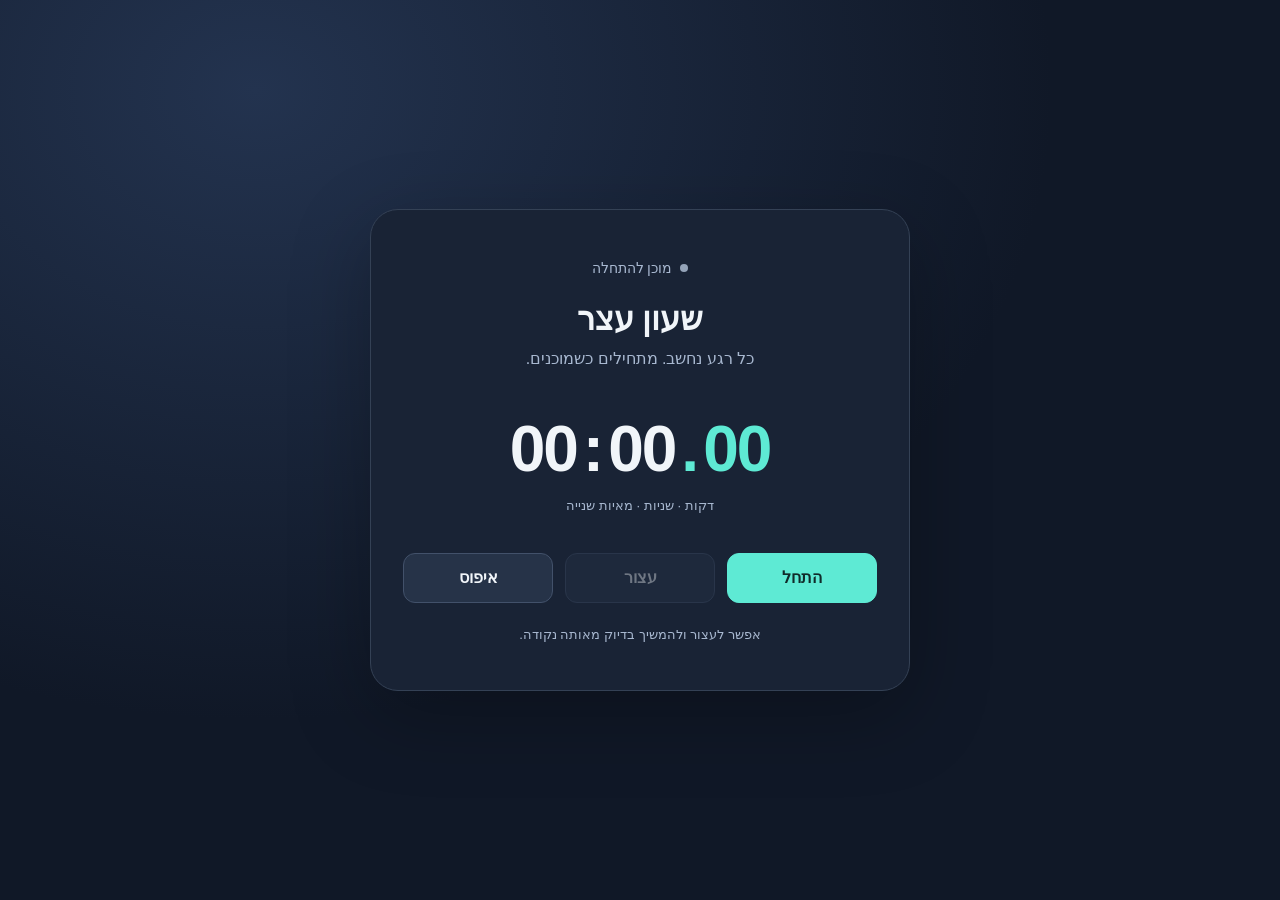
==== index.html @ 09c9dfe2 "Add Hebrew stopwatch page" ====
<!doctype html>
<html lang="he" dir="rtl">
<head>
  <meta charset="UTF-8">
  <meta name="viewport" content="width=device-width, initial-scale=1">
  <meta name="theme-color" content="#101827">
  <title>סטופר | שעון עצר</title>
  <style>
    * { box-sizing: border-box; }
    body { margin: 0; min-height: 100vh; min-height: 100svh; display: grid; place-items: center; padding: 24px; font-family: Arial, sans-serif; color: #f1f5f9; background: radial-gradient(ellipse at 20% 10%, #23334f 0, transparent 55%), #101827; }
    main { width: min(100%, 540px); padding: 48px 32px; text-align: center; background: #192335; border: 1px solid #344155; border-radius: 28px; box-shadow: 0 24px 80px #0004; }
    .badge { display: inline-flex; align-items: center; gap: 8px; color: #a8b8d0; font-size: 14px; }
    .dot { width: 8px; height: 8px; border-radius: 50%; background: #94a3b8; }
    main.running .dot { background: #5eead4; box-shadow: 0 0 12px #5eead466; }
    h1 { margin: 24px 0 8px; font-size: 32px; }
    .subtitle { margin: 0; color: #a8b8d0; line-height: 1.6; }
    .clock { margin: 40px 0; }
    .digits { display: flex; align-items: baseline; justify-content: center; gap: 6px; direction: ltr; font-size: clamp(38px, 9vw, 64px); font-weight: 700; font-variant-numeric: tabular-nums; letter-spacing: -2px; }
    .fraction { color: #5eead4; }
    .labels { margin-top: 12px; color: #a8b8d0; font-size: 13px; }
    .controls { display: flex; gap: 12px; }
    button { flex: 1; min-height: 50px; padding: 12px; border: 1px solid #42516a; border-radius: 12px; background: #263348; color: #f1f5f9; font: inherit; font-weight: 700; cursor: pointer; transition: background .15s, transform .15s; }
    button:hover:enabled { background: #34455e; transform: translateY(-2px); }
    #start { background: #5eead4; color: #102b2a; border-color: #5eead4; }
    #start:hover:enabled { background: #99f6e4; }
    button:disabled { opacity: .4; cursor: default; }
    button:focus-visible { outline: 3px solid #c4b5fd; outline-offset: 4px; }
    .hint { margin: 24px 0 0; font-size: 13px; color: #a8b8d0; }
    @media (max-width: 380px) { main { padding: 32px 18px; } .controls { gap: 8px; } }
    @media (prefers-reduced-motion: reduce) { button { transition: none; } }
  </style>
</head>
<body>
  <main id="stopwatch">
    <div class="badge"><span class="dot" aria-hidden="true"></span><span id="status" role="status">מוכן להתחלה</span></div>
    <h1>שעון עצר</h1>
    <p class="subtitle">כל רגע נחשב. מתחילים כשמוכנים.</p>
    <div class="clock">
      <div class="digits" role="timer" aria-label="זמן שחלף בדקות, שניות ומאיות שנייה" aria-live="off"><span id="minutes">00</span><span>:</span><span id="seconds">00</span><span class="fraction">.</span><span id="hundredths" class="fraction">00</span></div>
      <div class="labels">דקות · שניות · מאיות שנייה</div>
    </div>
    <div class="controls">
      <button id="start" type="button">התחל</button>
      <button id="stop" type="button" disabled>עצור</button>
      <button id="reset" type="button">איפוס</button>
    </div>
    <p class="hint">אפשר לעצור ולהמשיך בדיוק מאותה נקודה.</p>
  </main>
  <script>
    const panel = document.getElementById('stopwatch');
    const status = document.getElementById('status');
    const minutes = document.getElementById('minutes');
    const seconds = document.getElementById('seconds');
    const hundredths = document.getElementById('hundredths');
    const start = document.getElementById('start');
    const stop = document.getElementById('stop');
    const reset = document.getElementById('reset');
    let elapsed = 0;
    let startedAt = 0;
    let running = false;
    let frame = null;

    function render(time) {
      const ticks = Math.floor(time / 10);
      minutes.textContent = String(Math.floor(ticks / 6000)).padStart(2, '0');
      seconds.textContent = String(Math.floor(ticks / 100) % 60).padStart(2, '0');
      hundredths.textContent = String(ticks % 100).padStart(2, '0');
    }

    function update() {
      render(elapsed + performance.now() - startedAt);
      frame = requestAnimationFrame(update);
    }

    function setState(message) {
      panel.classList.toggle('running', running);
      start.disabled = running;
      stop.disabled = !running;
      status.textContent = message;
    }

    start.addEventListener('click', () => {
      if (running) return;
      startedAt = performance.now();
      running = true;
      setState('המדידה פועלת');
      update();
    });

    stop.addEventListener('click', () => {
      if (!running) return;
      elapsed += performance.now() - startedAt;
      running = false;
      cancelAnimationFrame(frame);
      render(elapsed);
      start.textContent = 'המשך';
      setState('המדידה נעצרה');
      start.focus();
    });

    reset.addEventListener('click', () => {
      running = false;
      cancelAnimationFrame(frame);
      elapsed = 0;
      render(0);
      start.textContent = 'התחל';
      setState('מוכן להתחלה');
    });
  </script>
</body>
</html>
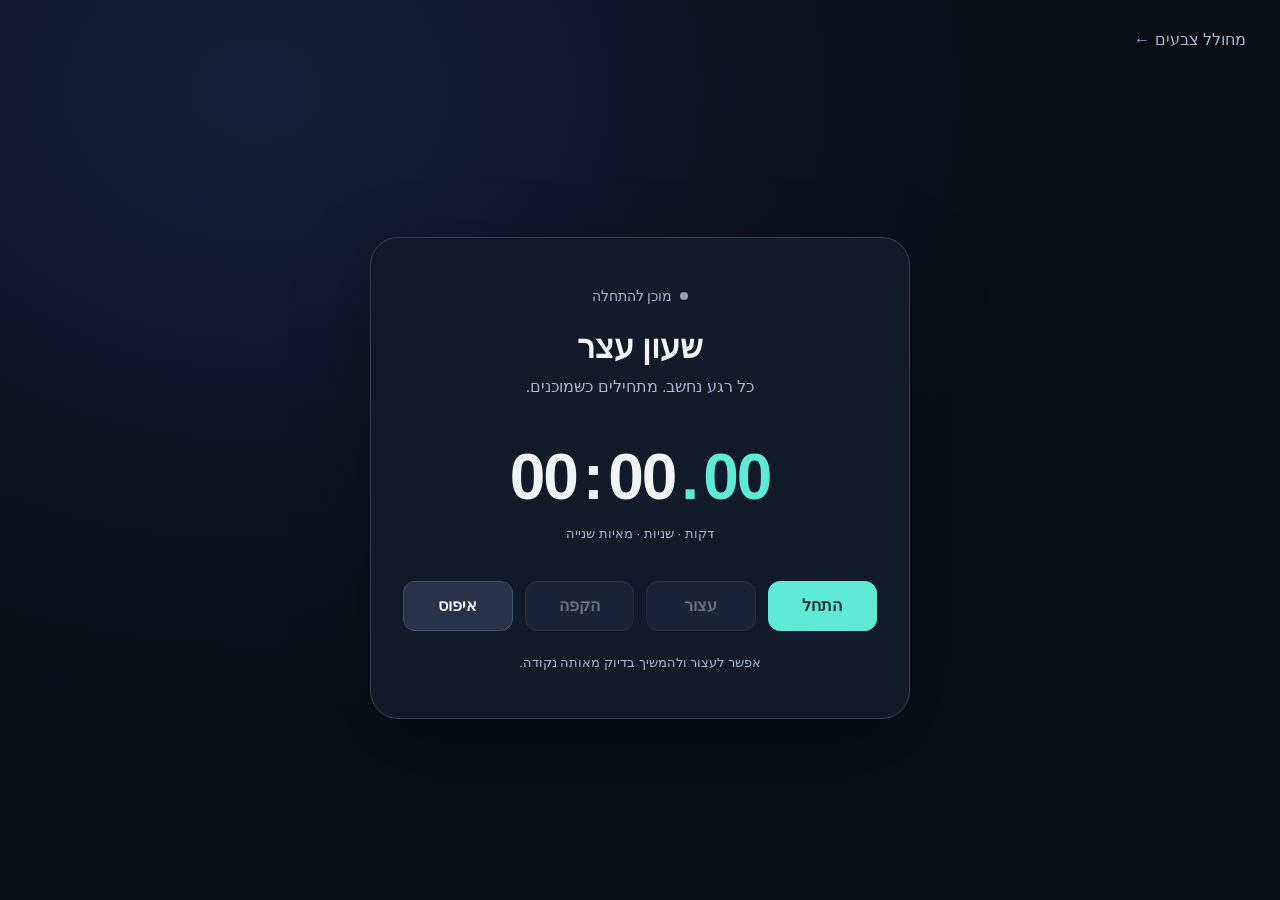
==== commit 229adcde: "Add color palette generator and stopwatch navigation" ====
--- a/index.html
+++ b/index.html
@@ -3,12 +3,16 @@
 <head>
   <meta charset="UTF-8">
   <meta name="viewport" content="width=device-width, initial-scale=1">
-  <meta name="theme-color" content="#101827">
+  <meta name="theme-color" content="#080d16">
   <title>סטופר | שעון עצר</title>
   <style>
     * { box-sizing: border-box; }
-    body { margin: 0; min-height: 100vh; min-height: 100svh; display: grid; place-items: center; padding: 24px; font-family: Arial, sans-serif; color: #f1f5f9; background: radial-gradient(ellipse at 20% 10%, #23334f 0, transparent 55%), #101827; }
-    main { width: min(100%, 540px); padding: 48px 32px; text-align: center; background: #192335; border: 1px solid #344155; border-radius: 28px; box-shadow: 0 24px 80px #0004; }
+    .top-nav { position: absolute; top: 20px; right: 24px; }
+    .top-nav a { color: #a8b8d0; text-decoration: none; padding: 10px; display: inline-block; }
+    .top-nav a:hover { color: #5eead4; }
+    .top-nav a:focus-visible { outline: 3px solid #c4b5fd; outline-offset: 3px; border-radius: 8px; }
+    body { margin: 0; min-height: 100vh; min-height: 100svh; display: grid; place-items: center; padding: 80px 24px 24px; font-family: Arial, sans-serif; color: #f1f5f9; background: radial-gradient(ellipse at 20% 10%, #142036 0, transparent 55%), #080d16; }
+    main { width: min(100%, 540px); padding: 48px 32px; text-align: center; background: #111a29; border: 1px solid #344155; border-radius: 28px; box-shadow: 0 24px 80px #0004; }
     .badge { display: inline-flex; align-items: center; gap: 8px; color: #a8b8d0; font-size: 14px; }
     .dot { width: 8px; height: 8px; border-radius: 50%; background: #94a3b8; }
     main.running .dot { background: #5eead4; box-shadow: 0 0 12px #5eead466; }
@@ -18,7 +22,12 @@
     .digits { display: flex; align-items: baseline; justify-content: center; gap: 6px; direction: ltr; font-size: clamp(38px, 9vw, 64px); font-weight: 700; font-variant-numeric: tabular-nums; letter-spacing: -2px; }
     .fraction { color: #5eead4; }
     .labels { margin-top: 12px; color: #a8b8d0; font-size: 13px; }
-    .controls { display: flex; gap: 12px; }
+    .controls { display: grid; grid-template-columns: repeat(4, 1fr); gap: 12px; }
+    .laps { margin-top: 28px; text-align: right; }
+    .laps h2 { margin: 0 0 12px; font-size: 18px; }
+    .lap-list { margin: 0; padding: 0; list-style: none; max-height: 240px; overflow-y: auto; }
+    .lap-list li { display: flex; justify-content: space-between; gap: 16px; padding: 14px 4px; border-bottom: 1px solid #344155; color: #a8b8d0; }
+    .lap-list time { color: #5eead4; direction: ltr; font-variant-numeric: tabular-nums; }
     button { flex: 1; min-height: 50px; padding: 12px; border: 1px solid #42516a; border-radius: 12px; background: #263348; color: #f1f5f9; font: inherit; font-weight: 700; cursor: pointer; transition: background .15s, transform .15s; }
     button:hover:enabled { background: #34455e; transform: translateY(-2px); }
     #start { background: #5eead4; color: #102b2a; border-color: #5eead4; }
@@ -26,11 +35,12 @@
     button:disabled { opacity: .4; cursor: default; }
     button:focus-visible { outline: 3px solid #c4b5fd; outline-offset: 4px; }
     .hint { margin: 24px 0 0; font-size: 13px; color: #a8b8d0; }
-    @media (max-width: 380px) { main { padding: 32px 18px; } .controls { gap: 8px; } }
+    @media (max-width: 420px) { main { padding: 32px 18px; } .controls { grid-template-columns: repeat(2, 1fr); gap: 8px; } }
     @media (prefers-reduced-motion: reduce) { button { transition: none; } }
   </style>
 </head>
 <body>
+  <nav class="top-nav" aria-label="ניווט ראשי"><a href="/colors/">מחולל צבעים ←</a></nav>
   <main id="stopwatch">
     <div class="badge"><span class="dot" aria-hidden="true"></span><span id="status" role="status">מוכן להתחלה</span></div>
     <h1>שעון עצר</h1>
@@ -42,8 +52,13 @@
     <div class="controls">
       <button id="start" type="button">התחל</button>
       <button id="stop" type="button" disabled>עצור</button>
+      <button id="lap" type="button" disabled>הקפה</button>
       <button id="reset" type="button">איפוס</button>
     </div>
+    <section id="laps" class="laps" aria-labelledby="laps-title" hidden>
+      <h2 id="laps-title">זמני ביניים</h2>
+      <ol id="lap-list" class="lap-list" aria-live="polite" aria-relevant="additions"></ol>
+    </section>
     <p class="hint">אפשר לעצור ולהמשיך בדיוק מאותה נקודה.</p>
   </main>
   <script>
@@ -55,6 +70,10 @@
     const start = document.getElementById('start');
     const stop = document.getElementById('stop');
     const reset = document.getElementById('reset');
+    const lap = document.getElementById('lap');
+    const laps = document.getElementById('laps');
+    const lapList = document.getElementById('lap-list');
+    let lapCount = 0;
     let elapsed = 0;
     let startedAt = 0;
     let running = false;
@@ -76,6 +95,7 @@
       panel.classList.toggle('running', running);
       start.disabled = running;
       stop.disabled = !running;
+      lap.disabled = !running;
       status.textContent = message;
     }
 
@@ -98,10 +118,29 @@
       start.focus();
     });
 
+    lap.addEventListener('click', () => {
+      if (!running) return;
+      const time = elapsed + performance.now() - startedAt;
+      render(time);
+      const row = document.createElement('li');
+      const label = document.createElement('span');
+      const timestamp = document.createElement('time');
+      label.textContent = `הקפה ${++lapCount}`;
+      timestamp.textContent = `${minutes.textContent}:${seconds.textContent}.${hundredths.textContent}`;
+      timestamp.dateTime = `PT${(Math.floor(time / 10) / 100).toFixed(2)}S`;
+      row.append(label, timestamp);
+      lapList.append(row);
+      laps.hidden = false;
+      lapList.scrollTop = lapList.scrollHeight;
+    });
+
     reset.addEventListener('click', () => {
       running = false;
       cancelAnimationFrame(frame);
       elapsed = 0;
+      lapCount = 0;
+      lapList.replaceChildren();
+      laps.hidden = true;
       render(0);
       start.textContent = 'התחל';
       setState('מוכן להתחלה');
